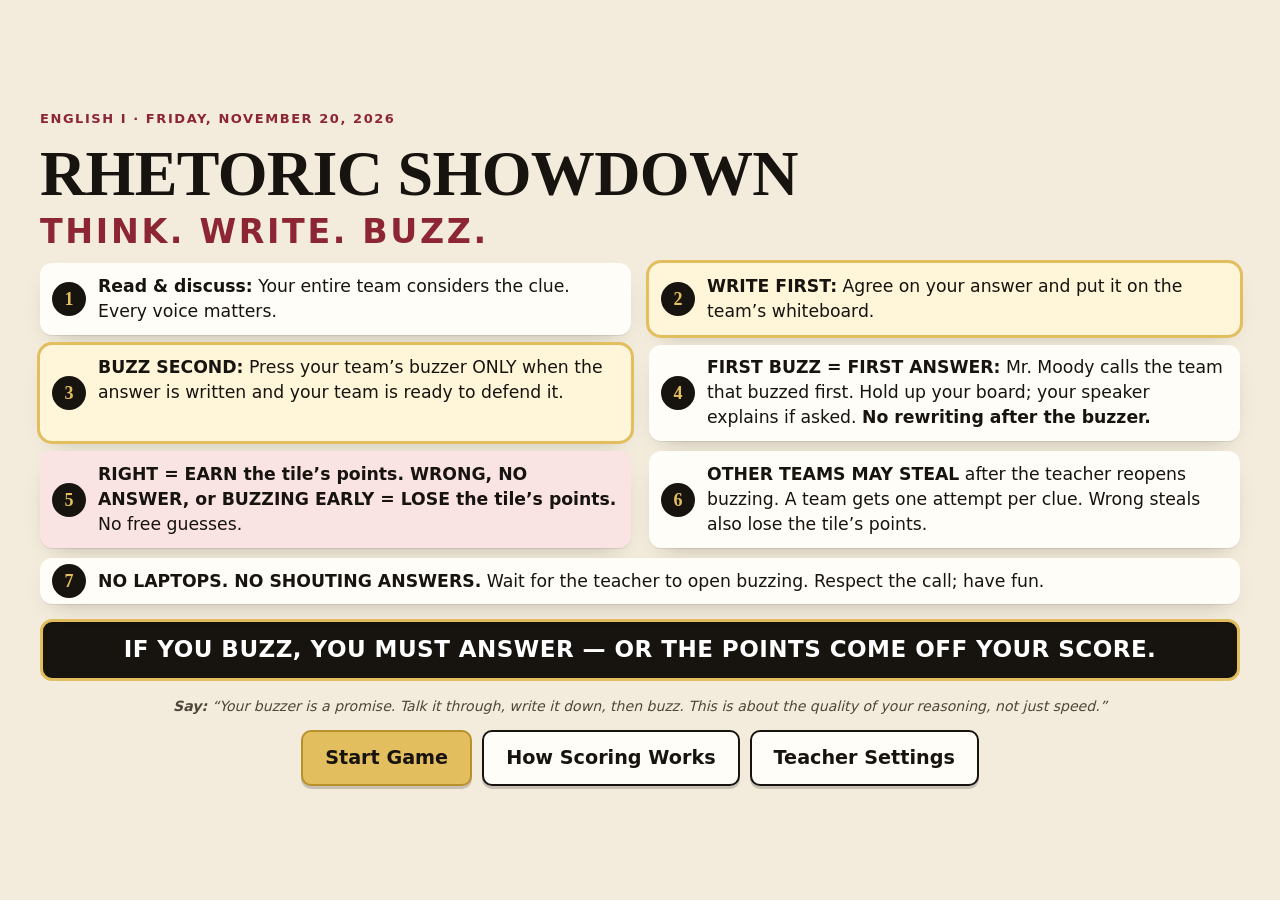
==== rhetoric-showdown/index.html @ 092a4d90 "Add Rhetoric Showdown, a review game for Fri Nov 20 A teacher-operated, projector-only review game b" ====
<!doctype html>
<html lang="en">
<head>
<meta charset="utf-8">
<meta name="viewport" content="width=device-width, initial-scale=1">
<title>Rhetoric Showdown</title>
<meta name="description" content="English I · Friday 11/20 · A teacher-run review game on rhetoric: appeals, devices, purpose, King and FDR. Projector only; physical buzzers; no student devices.">
<meta name="referrer" content="no-referrer">
<link rel="stylesheet" href="styles.css">
<script src="questions.js" defer></script>
<script src="app.js" defer></script>
</head>
<body>
<main id="main" tabindex="-1">
  <noscript><p class="noscript">Rhetoric Showdown needs JavaScript. Open the printable teacher key (teacher-key.html) to run the game from paper.</p></noscript>
</main>
<div id="overlay-root"></div>
<p id="live" class="visually-hidden" aria-live="polite"></p>
</body>
</html>
---- rhetoric-showdown/styles.css ----
/* Rhetoric Showdown · projector-first styles.
   Bright ivory stage with deep ink type for lit classrooms. Six category colors.
   Teams are always shown by letter + name; color is a second cue only. System fonts only. */
:root{
  --bg:#F3ECDC; --paper:#FFFDF8; --ink:#17130F; --ink-2:#4F463A; --rule:#DDD1B8; --tint:#EFE6D2;
  --gold:#E3BE5E; --gold-d:#B8902C; --good:#2E6B48; --good-t:#E3F1E8; --bad:#9B2226; --bad-t:#F9E3E3;
  --c0:#8C2635; --c1:#1D6472; --c2:#B07A12; --c3:#2C4468; --c4:#2E6B48; --c5:#6B3E8C;
  --serif:"Iowan Old Style","Palatino Linotype",Palatino,"Book Antiqua",Georgia,serif;
  --sans:system-ui,-apple-system,"Segoe UI",Roboto,"Helvetica Neue",Arial,sans-serif;
  --r:14px; --shadow:0 1px 0 rgba(23,19,15,.08),0 10px 24px -14px rgba(23,19,15,.35);
  color-scheme:light;
}
*{box-sizing:border-box}
html,body{height:100%}
body{margin:0;color:var(--ink);font:18px/1.45 var(--sans);background:var(--bg);display:flex;flex-direction:column;overflow-x:hidden}
[hidden]{display:none!important}
.visually-hidden{position:absolute!important;width:1px;height:1px;overflow:hidden;clip:rect(0 0 0 0);white-space:nowrap}
:focus-visible{outline:4px solid #1D6472;outline-offset:3px}
h1:focus,h2:focus{outline:none}
h1,h2,h3{font-family:var(--serif);margin:0;line-height:1.1}
p{margin:0}
ul,ol{margin:0}
main{flex:1 1 auto;min-height:0;display:flex;flex-direction:column;padding:12px clamp(12px,1.6vw,28px) 14px;gap:10px}
main:focus{outline:none}
.noscript{font-size:24px;padding:40px}

/* ---------- buttons ---------- */
.btn{appearance:none;display:inline-flex;align-items:center;justify-content:center;gap:6px;font:800 clamp(15px,1.25vw,20px)/1.15 var(--sans);border-radius:10px;padding:10px 16px;min-height:46px;cursor:pointer;border:2px solid var(--ink);background:var(--paper);color:var(--ink);box-shadow:0 3px 0 rgba(23,19,15,.2)}
.btn:hover{transform:translateY(-1px)}
.btn:active{transform:translateY(1px);box-shadow:none}
.btn[disabled]{opacity:.45;cursor:not-allowed;transform:none}
.btn.gold{background:var(--gold);border-color:var(--gold-d)}
.btn.good{background:var(--good);border-color:var(--good);color:#fff}
.btn.bad{background:var(--paper);border-color:var(--bad);color:var(--bad)}
.btn.ghost{background:transparent;box-shadow:none;border-color:transparent;text-decoration:underline}
.btn.big{font-size:clamp(17px,1.5vw,24px);padding:14px 22px;min-height:56px}
.btn.small{font-size:clamp(14px,1vw,17px);padding:7px 11px;min-height:40px}
.btn.dark{background:#2B2620;border-color:#5B544A;color:#fff;box-shadow:none}
.btn.count{min-width:54px;font-size:22px}
.btn.count.on{background:var(--ink);color:#fff}
.btn-row{display:flex;flex-wrap:wrap;gap:10px;align-items:center}
.btn-row.center{justify-content:center}

/* ---------- top bar ---------- */
.bar{display:flex;align-items:center;justify-content:space-between;gap:10px;flex-wrap:wrap;background:var(--ink);color:#fff;padding:7px clamp(12px,1.6vw,28px);box-shadow:0 3px 0 var(--gold)}
.brand{display:flex;align-items:center;gap:10px;min-width:0}
.mark{display:grid;place-items:center;width:38px;height:38px;border-radius:9px;background:var(--gold);color:var(--ink);font:900 16px/1 var(--serif)}
.brand-t{font:700 clamp(18px,1.6vw,24px)/1 var(--serif)}
.period{font:800 14px/1 var(--sans);background:#3A332B;border-radius:999px;padding:6px 10px}
.bar-tools{display:flex;gap:6px;flex-wrap:wrap}
.save-warn{width:100%;background:var(--bad);color:#fff;font-weight:800;padding:4px 10px;border-radius:6px}

/* ---------- welcome ---------- */
.welcome{max-width:1200px;margin:auto;display:flex;flex-direction:column;gap:clamp(10px,1.6vh,18px);padding:clamp(8px,2vh,24px) 0}
.kicker{font:800 clamp(13px,1vw,16px)/1 var(--sans);letter-spacing:.12em;text-transform:uppercase;color:var(--c0)}
.welcome h1{display:flex;flex-direction:column;gap:6px}
.w-title{font-size:clamp(36px,5vw,76px);letter-spacing:-.01em}
.w-sub{font:900 clamp(22px,2.6vw,40px)/1 var(--sans);letter-spacing:.08em;color:var(--c0)}
.rules{list-style:none;counter-reset:r;padding:0;display:grid;grid-template-columns:1fr 1fr;gap:clamp(6px,1.1vh,12px) 18px}
.rules li{counter-increment:r;position:relative;padding:clamp(8px,1.2vh,12px) 14px clamp(8px,1.2vh,12px) 58px;background:var(--paper);border-radius:12px;box-shadow:var(--shadow);font-size:clamp(16px,1.35vw,22px)}
.rules li::before{content:counter(r);position:absolute;left:12px;top:50%;transform:translateY(-50%);width:34px;height:34px;border-radius:50%;background:var(--ink);color:var(--gold);display:grid;place-items:center;font:900 18px/1 var(--serif)}
.rules li:nth-child(2),.rules li:nth-child(3){background:#FFF6DA;outline:3px solid var(--gold)}
.rules li:nth-child(5){background:var(--bad-t)}
.rules li:last-child{grid-column:1 / -1}
.bottom-line{background:var(--ink);color:#fff;border-radius:12px;padding:clamp(10px,1.6vh,16px) 18px;font:900 clamp(18px,1.8vw,30px)/1.2 var(--sans);text-align:center;letter-spacing:.02em;border:3px solid var(--gold)}
.voiceover{font-size:clamp(14px,1.1vw,18px);color:var(--ink-2);font-style:italic;text-align:center}
@media (max-width:820px){.rules{grid-template-columns:1fr}}

/* ---------- setup ---------- */
.setup{max-width:1000px;width:100%;margin:0 auto;display:flex;flex-direction:column;gap:12px;padding:10px 0 20px}
.setup h1{font-size:clamp(30px,3vw,44px)}
.field{font-weight:800;display:block;font-size:17px}
input[type=text],input[type=number],select{font:20px/1.3 var(--sans);color:var(--ink);background:#fff;border:2px solid #A99C84;border-radius:10px;padding:9px 12px;width:100%;max-width:100%;min-width:0}
.count-row{display:flex;gap:8px;flex-wrap:wrap}
.team-head,.team-row{display:grid;grid-template-columns:52px minmax(0,1.2fr) minmax(0,1fr);gap:10px;align-items:center}
.team-head{font-weight:800;font-size:14px;color:var(--ink-2)}
.team-rows{display:flex;flex-direction:column;gap:8px}
.team-row{background:var(--paper);border-radius:12px;padding:8px;border-left:8px solid var(--t);box-shadow:var(--shadow)}
.tip{background:#FFF6DA;border:2px solid var(--gold);border-radius:12px;padding:10px 14px}
.muted{color:var(--ink-2);font-size:15px}
.badge{display:inline-grid;place-items:center;flex:none;width:40px;height:40px;border-radius:10px;background:var(--t,var(--ink));color:#fff;font:900 22px/1 var(--sans)}
.badge.big{width:60px;height:60px;font-size:32px;border-radius:14px}
@media (max-width:620px){.team-head{display:none} .team-row{grid-template-columns:44px minmax(0,1fr)} .team-row input:last-child{grid-column:2}}

/* ---------- board ---------- */
body[data-view="board"] main{gap:8px}
.board{flex:1 1 auto;min-height:0;display:grid;grid-template-columns:repeat(6,minmax(0,1fr));grid-template-rows:auto repeat(5,minmax(0,1fr));gap:clamp(5px,.6vw,10px)}
.cat{display:flex;flex-direction:column;justify-content:center;align-items:center;text-align:center;border-radius:12px;padding:clamp(6px,1vh,12px) 6px;color:#fff;min-height:clamp(54px,9vh,96px);box-shadow:var(--shadow)}
.cat-t{font:800 clamp(15px,1.55vw,26px)/1.1 var(--serif)}
.cat-s{font:700 clamp(11px,.9vw,15px)/1.2 var(--sans);opacity:.92;margin-top:3px}
.cat0{--k:var(--c0)} .cat1{--k:var(--c1)} .cat2{--k:var(--c2)} .cat3{--k:var(--c3)} .cat4{--k:var(--c4)} .cat5{--k:var(--c5)}
.cat{background:var(--k)}
.tile{appearance:none;border:0;border-radius:12px;background:var(--paper);color:var(--ink);font:900 clamp(26px,min(4.2vw,7.2vh),68px)/1 var(--serif);cursor:pointer;box-shadow:inset 0 6px 0 var(--k),var(--shadow);min-height:0;transition:transform .12s}
.tile:hover{transform:translateY(-2px);box-shadow:inset 0 6px 0 var(--k),0 0 0 3px var(--k)}
.tile.used{background:transparent;box-shadow:inset 0 0 0 2px var(--rule);cursor:default;transform:none}
.board-foot{display:flex;justify-content:space-between;align-items:center;gap:10px;flex-wrap:wrap}
.chooser{display:flex;align-items:center;gap:10px;font-size:clamp(17px,1.5vw,24px)}
.chooser .badge{width:36px;height:36px;font-size:19px}

/* ---------- scoreboard ---------- */
.scoreboard{display:grid;grid-template-columns:repeat(4,minmax(0,1fr));gap:clamp(5px,.6vw,10px)}
.scoreboard.n2{grid-template-columns:repeat(2,minmax(0,1fr))} .scoreboard.n3{grid-template-columns:repeat(3,minmax(0,1fr))}
.scoreboard.n5{grid-template-columns:repeat(5,minmax(0,1fr))} .scoreboard.n6{grid-template-columns:repeat(6,minmax(0,1fr))}
.scoreboard.n7{grid-template-columns:repeat(7,minmax(0,1fr))} .scoreboard.n8{grid-template-columns:repeat(8,minmax(0,1fr))}
.team-card{appearance:none;position:relative;display:grid;grid-template-columns:auto minmax(0,1fr);grid-template-rows:auto auto;column-gap:10px;align-items:center;text-align:left;background:var(--paper);border:3px solid transparent;border-left:10px solid var(--t);border-radius:12px;padding:clamp(5px,.9vh,10px) 10px;cursor:pointer;color:var(--ink);box-shadow:var(--shadow);min-width:0;font:inherit}
.team-card .badge{grid-row:1 / span 2}
.tname{font:800 clamp(14px,1.15vw,19px)/1.1 var(--sans);overflow:hidden;text-overflow:ellipsis;white-space:nowrap}
.tscore{font:900 clamp(22px,min(2.4vw,4.4vh),42px)/1 var(--serif)}
.tscore.neg{color:var(--bad)}
.team-card.choosing{border-color:var(--ink);border-left-color:var(--t);background:#FFF6DA}
.choose-tag{position:absolute;top:-11px;right:10px;background:var(--ink);color:var(--gold);font:900 11px/1 var(--sans);letter-spacing:.1em;text-transform:uppercase;padding:4px 7px;border-radius:999px}
.scoreboard.n7 .team-card .badge,.scoreboard.n8 .team-card .badge{width:32px;height:32px;font-size:18px}

/* ---------- clue view ---------- */
body[data-view="clue"] main,body[data-view="final"] main{padding-bottom:10px}
.clue-view{flex:1 1 auto;min-height:0;display:grid;grid-template-rows:auto minmax(0,1fr) auto auto;gap:clamp(6px,1vh,12px)}
.clue-view.answer-stage{grid-template-rows:auto minmax(0,1fr) auto auto}
.qa{min-height:0;display:grid;grid-template-columns:minmax(0,1fr);gap:clamp(8px,1vw,16px)}
.qa.two{grid-template-columns:minmax(0,1.1fr) minmax(0,1fr)}
.qa>*{min-height:0}
.clue-meta{display:flex;align-items:center;gap:12px;flex-wrap:wrap}
.cat-chip{background:var(--k);color:#fff;font:800 clamp(16px,1.5vw,26px)/1 var(--serif);border-radius:10px;padding:9px 14px}
.final-chip{background:var(--ink);color:var(--gold)}
.clue-value{font:900 clamp(28px,2.8vw,48px)/1 var(--serif)}
.label-chip{font:900 clamp(12px,.95vw,15px)/1 var(--sans);letter-spacing:.08em;border:2px dashed var(--ink-2);color:var(--ink-2);border-radius:8px;padding:7px 9px}
.spacer{flex:1}
.clue-prompt{min-height:0;overflow:hidden;background:var(--paper);border-radius:18px;box-shadow:var(--shadow);padding:clamp(14px,2.4vh,30px) clamp(18px,2.6vw,48px);display:flex;align-items:center;font-family:var(--serif);line-height:1.22}
.clue-prompt p{margin:auto 0;max-width:100%;overflow-wrap:break-word}
.clue-prompt strong{background:linear-gradient(transparent 62%,#F5DD94 62%)}
.answer{overflow:auto;background:var(--good-t);border:3px solid var(--good);border-radius:16px;padding:clamp(10px,1.4vh,16px) clamp(14px,1.8vw,26px);display:flex;flex-direction:column;gap:6px;font-size:24px}
.ans-label{font:900 .55em/1 var(--sans);letter-spacing:.12em;text-transform:uppercase;color:var(--good)}
.ans-text{font:800 1em/1.25 var(--serif)}
.ans-why{font-size:.8em}
.teacher-panel{font-size:.7em;background:var(--paper);border-radius:10px;padding:6px 12px}
.teacher-panel summary{cursor:pointer;font-weight:800}
.teacher-panel p{margin-top:4px}
.banner{background:var(--ink);color:#fff;border-radius:12px;padding:clamp(8px,1.2vh,12px) 16px;font-size:clamp(17px,1.5vw,26px);text-align:center}
.banner b{color:var(--gold)}
.controls{display:flex;flex-direction:column;gap:8px;background:var(--tint);border-radius:14px;padding:10px 12px}
.row-label{font-weight:800;font-size:clamp(14px,1.05vw,17px);color:var(--ink-2)}
.tchips{display:flex;flex-wrap:wrap;gap:8px}
.tchip{display:inline-flex;align-items:center;gap:8px;background:var(--paper);border:2px solid var(--rule);border-left:7px solid var(--t);border-radius:12px;padding:5px 8px;min-height:50px;font:inherit;color:var(--ink)}
.tchip .badge{width:34px;height:34px;font-size:18px}
.tchip:has(.res){background:var(--tint);border-style:dashed;border-left-style:solid}
.res{border:2px solid transparent}
.r-ok{background:var(--good-t);color:var(--good);border-color:var(--good)}
.r-bad{background:var(--bad-t);color:var(--bad);border-color:var(--bad)}
.tchip-name{font-weight:800;font-size:clamp(14px,1.1vw,18px);max-width:12em;overflow:hidden;text-overflow:ellipsis;white-space:nowrap}
.tchip.pick{cursor:pointer;box-shadow:0 3px 0 rgba(23,19,15,.18);border-color:var(--t);border-left-width:7px}
.tchip.pick:hover{transform:translateY(-1px)}
.tchip kbd{font:800 13px/1 var(--sans);border:1px solid var(--rule);border-radius:5px;padding:3px 6px;color:var(--ink-2)}
.judge{display:flex;align-items:center;gap:12px;flex-wrap:wrap;background:var(--paper);border:3px solid var(--t);border-radius:14px;padding:8px 12px}
.judge-name{font:900 clamp(18px,1.7vw,28px)/1 var(--serif);margin-right:auto}
.res{font-weight:900;font-size:15px;padding:5px 9px;border-radius:999px;background:var(--tint)}
.actions{justify-content:flex-start}
.timer{display:inline-flex;align-items:center;gap:8px}
.timer-time{font:900 clamp(24px,2.4vw,40px)/1 var(--sans);font-variant-numeric:tabular-nums;min-width:3.2ch;text-align:right}
.timer.done .timer-time{color:var(--bad)}

/* ---------- final + results ---------- */
.final-view,.results{max-width:1100px;width:100%;margin:0 auto;display:flex;flex-direction:column;gap:12px}
.final-view h1,.results h1{font-size:clamp(34px,4vw,60px)}
.final-text{font-size:clamp(18px,1.6vw,26px)}
.wagers{display:flex;flex-direction:column;gap:8px}
.wagers.compact{flex-direction:row;flex-wrap:wrap}
.wager-row{display:flex;align-items:center;gap:10px;flex-wrap:wrap;background:var(--paper);border-left:8px solid var(--t);border-radius:12px;padding:8px 10px;box-shadow:var(--shadow)}
.wager-row input{width:9em}
.wagers.compact .wager-row{flex:1 1 360px}
.wagers.compact input{width:6.5em;font-size:17px;padding:6px 8px}
.err{color:var(--bad);font-weight:800}
.err:empty{display:none}
.ranking{list-style:none;padding:0;display:flex;flex-direction:column;gap:8px}
.rank-row{display:grid;grid-template-columns:70px auto minmax(0,1fr) auto;gap:14px;align-items:center;background:var(--paper);border-left:10px solid var(--t);border-radius:14px;padding:10px 16px;box-shadow:var(--shadow);font-size:clamp(18px,1.6vw,26px)}
.rank-row.top{background:#FFF6DA;outline:3px solid var(--gold)}
.place{font:900 1.2em/1 var(--serif)}

/* ---------- dialogs ---------- */
.scrim{position:fixed;inset:0;background:rgba(18,14,10,.55);z-index:40}
.dialog{position:fixed;z-index:50;top:50%;left:50%;transform:translate(-50%,-50%);width:min(560px,94vw);max-height:92vh;display:flex;flex-direction:column;background:var(--paper);border-radius:18px;box-shadow:0 20px 60px rgba(0,0,0,.35);border-top:8px solid var(--gold)}
.dialog.wide{width:min(1000px,96vw)}
.dialog.full{width:96vw;height:92vh}
.dlg-head{display:flex;justify-content:space-between;align-items:center;gap:10px;padding:14px 18px;border-bottom:1px solid var(--rule)}
.dlg-head h2{font-size:clamp(22px,2vw,32px)}
.dlg-body{overflow:auto;padding:16px 18px 20px;display:flex;flex-direction:column;gap:12px}
.dialog.full .dlg-body{justify-content:center}
.dlg-text{font-size:clamp(17px,1.4vw,22px)}
.demo-prompt{font:700 clamp(28px,3.4vw,58px)/1.2 var(--serif)}
.dialog .ans-text{font-size:clamp(24px,2.4vw,40px);color:var(--good)}
.plain{padding-left:22px;display:flex;flex-direction:column;gap:8px;font-size:clamp(17px,1.35vw,21px)}
.plain.small{font-size:15px}
.settings-grid{display:grid;grid-template-columns:1fr 1fr;gap:24px}
.settings-grid section{display:flex;flex-direction:column;gap:8px}
.settings-grid h3{font-size:20px;margin-top:6px}
.check{display:flex;gap:10px;align-items:flex-start;font-size:16px;cursor:pointer}
.check input{width:22px;height:22px;margin:1px 0 0;flex:none;accent-color:var(--ink)}
.history{max-height:230px;overflow:auto;padding-left:26px;font-size:15px;background:var(--tint);border-radius:10px;padding-top:8px;padding-bottom:8px}
@media (max-width:760px){.settings-grid{grid-template-columns:1fr}}

/* small screens: the projector is the target, but nothing should break on a laptop */
@media (max-width:900px){
  body[data-view="board"] main{overflow:auto}
  .board{grid-template-rows:auto repeat(5,minmax(56px,1fr))}
  .cat-t{font-size:13px} .cat-s{display:none} .tile{font-size:22px}
  .scoreboard,.scoreboard[class*="n"]{grid-template-columns:repeat(2,minmax(0,1fr))}
  .clue-view{grid-template-rows:auto minmax(260px,1fr) auto auto}
  .qa.two{grid-template-columns:minmax(0,1fr);grid-template-rows:minmax(160px,1fr) minmax(160px,auto)}
  body[data-view="clue"] main{overflow:auto}
}
@media (prefers-reduced-motion:reduce){*{transition:none!important}}
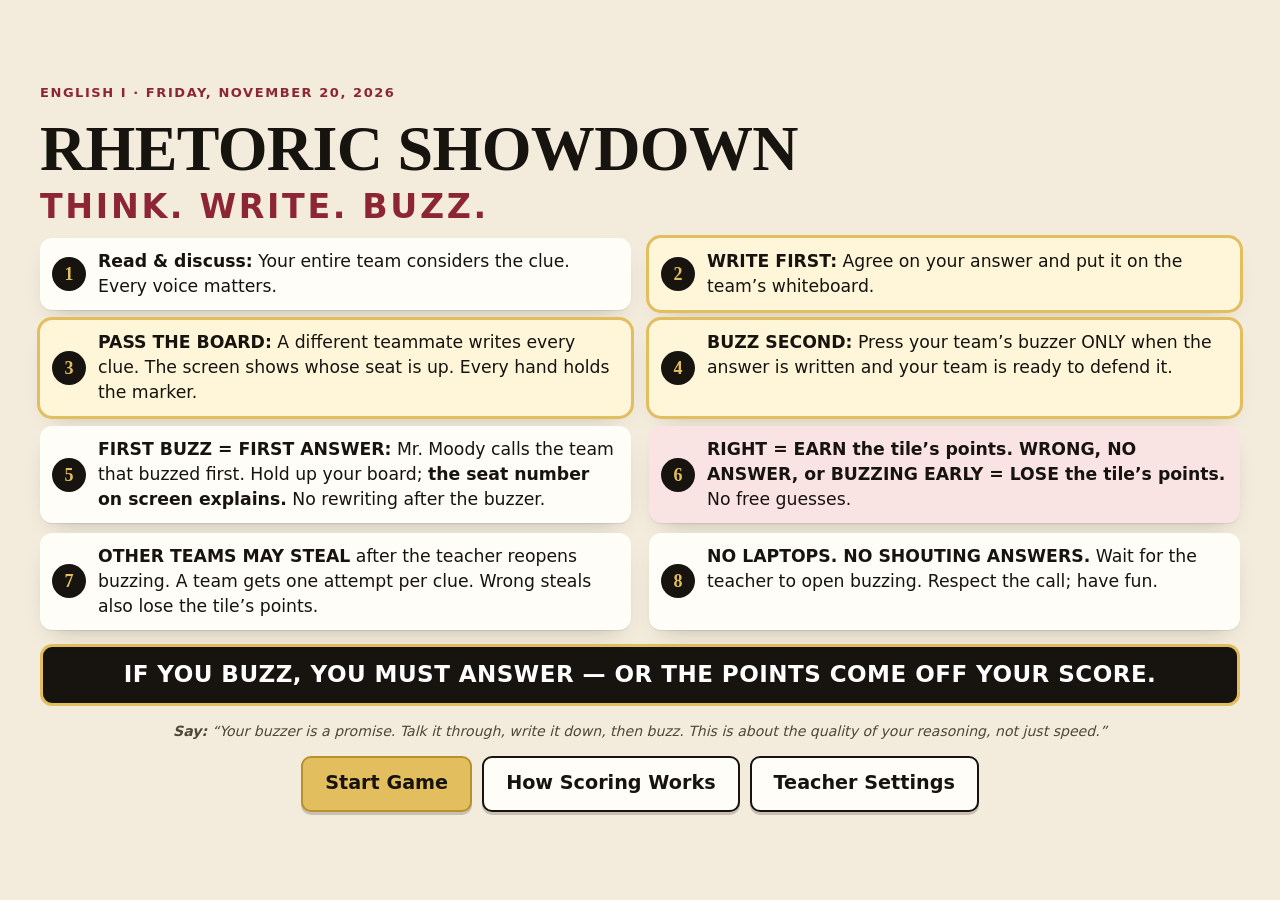
==== commit d53356ed: "Rhetoric Showdown: pass the board, who explains, Double Down, high score - Pass the board: each clue" ====
--- a/rhetoric-showdown/index.html
+++ b/rhetoric-showdown/index.html
@@ -15,6 +15,7 @@
   <noscript><p class="noscript">Rhetoric Showdown needs JavaScript. Open the printable teacher key (teacher-key.html) to run the game from paper.</p></noscript>
 </main>
 <div id="overlay-root"></div>
+<div id="countdown-root"></div>
 <p id="live" class="visually-hidden" aria-live="polite"></p>
 </body>
 </html>
--- a/rhetoric-showdown/styles.css
+++ b/rhetoric-showdown/styles.css
@@ -59,9 +59,8 @@
 .rules{list-style:none;counter-reset:r;padding:0;display:grid;grid-template-columns:1fr 1fr;gap:clamp(6px,1.1vh,12px) 18px}
 .rules li{counter-increment:r;position:relative;padding:clamp(8px,1.2vh,12px) 14px clamp(8px,1.2vh,12px) 58px;background:var(--paper);border-radius:12px;box-shadow:var(--shadow);font-size:clamp(16px,1.35vw,22px)}
 .rules li::before{content:counter(r);position:absolute;left:12px;top:50%;transform:translateY(-50%);width:34px;height:34px;border-radius:50%;background:var(--ink);color:var(--gold);display:grid;place-items:center;font:900 18px/1 var(--serif)}
-.rules li:nth-child(2),.rules li:nth-child(3){background:#FFF6DA;outline:3px solid var(--gold)}
-.rules li:nth-child(5){background:var(--bad-t)}
-.rules li:last-child{grid-column:1 / -1}
+.rules li:nth-child(2),.rules li:nth-child(3),.rules li:nth-child(4){background:#FFF6DA;outline:3px solid var(--gold)}
+.rules li:nth-child(6){background:var(--bad-t)}
 .bottom-line{background:var(--ink);color:#fff;border-radius:12px;padding:clamp(10px,1.6vh,16px) 18px;font:900 clamp(18px,1.8vw,30px)/1.2 var(--sans);text-align:center;letter-spacing:.02em;border:3px solid var(--gold)}
 .voiceover{font-size:clamp(14px,1.1vw,18px);color:var(--ink-2);font-style:italic;text-align:center}
 @media (max-width:820px){.rules{grid-template-columns:1fr}}
@@ -94,7 +93,7 @@
 .tile:hover{transform:translateY(-2px);box-shadow:inset 0 6px 0 var(--k),0 0 0 3px var(--k)}
 .tile.used{background:transparent;box-shadow:inset 0 0 0 2px var(--rule);cursor:default;transform:none}
 .board-foot{display:flex;justify-content:space-between;align-items:center;gap:10px;flex-wrap:wrap}
-.chooser{display:flex;align-items:center;gap:10px;font-size:clamp(17px,1.5vw,24px)}
+.chooser{display:flex;align-items:center;flex-wrap:wrap;gap:6px 10px;font-size:clamp(17px,1.5vw,24px)}
 .chooser .badge{width:36px;height:36px;font-size:19px}
 
 /* ---------- scoreboard ---------- */
@@ -124,6 +123,28 @@
 .clue-value{font:900 clamp(28px,2.8vw,48px)/1 var(--serif)}
 .label-chip{font:900 clamp(12px,.95vw,15px)/1 var(--sans);letter-spacing:.08em;border:2px dashed var(--ink-2);color:var(--ink-2);border-radius:8px;padding:7px 9px}
 .spacer{flex:1}
+/* pass the board + who explains */
+.writer-chip{display:inline-flex;align-items:center;gap:6px;background:var(--ink);color:var(--gold);font:900 clamp(14px,1.15vw,19px)/1 var(--sans);border-radius:999px;padding:8px 13px;white-space:nowrap}
+.chooser .writer-chip{font-size:clamp(14px,1.15vw,19px)}
+.speaker{display:inline-flex;align-items:center;gap:6px;background:var(--gold);color:var(--ink);border:3px solid var(--ink);font:900 clamp(15px,1.25vw,21px)/1 var(--sans);border-radius:999px;padding:5px 6px 5px 14px}
+.speaker b{display:inline-grid;place-items:center;min-width:1.7em;height:1.7em;border-radius:50%;background:var(--ink);color:var(--gold);font:900 clamp(20px,1.9vw,32px)/1 var(--serif);font-variant-numeric:tabular-nums}
+.btn.prove{background:#FFF6DA;border-color:var(--gold-d);color:var(--ink)}
+/* 3-2-1 boards up */
+#countdown-root:empty{display:none}
+.countdown{position:fixed;inset:0;z-index:80;display:grid;place-items:center;background:rgba(23,19,15,.9);cursor:pointer}
+.cd-num{color:var(--gold);font:900 min(48vh,40vw)/1 var(--serif);animation:cd-pop .9s ease-out both}
+.countdown.go .cd-num{font-size:min(20vh,11vw);color:#fff;background:var(--good);border:8px solid var(--gold);border-radius:30px;padding:.15em .4em;letter-spacing:.03em}
+@keyframes cd-pop{0%{transform:scale(.4);opacity:0}25%{transform:scale(1.08);opacity:1}100%{transform:scale(1);opacity:1}}
+/* double down */
+.dd-splash{max-width:1000px;width:100%;margin:auto;display:flex;flex-direction:column;align-items:center;text-align:center;gap:14px;padding:16px 0}
+.dd-burst{font:900 clamp(56px,8vw,130px)/1 var(--serif);color:var(--ink);background:var(--gold);border:6px solid var(--ink);border-radius:24px;padding:.1em .45em;transform:rotate(-2deg);box-shadow:0 10px 0 var(--ink);animation:cd-pop .7s ease-out both}
+.dd-splash h1{font-size:clamp(30px,3.2vw,52px)}
+.dd-form{display:flex;align-items:center;gap:12px;flex-wrap:wrap;justify-content:center}
+.dd-form input{width:8em;font-size:clamp(22px,2vw,32px);padding:8px 12px;text-align:center}
+.dd-splash .teacher-panel{font-size:15px}
+/* high score */
+.highscore{display:inline-flex;align-items:center;background:#FFF6DA;border:2px solid var(--gold-d);color:var(--ink);border-radius:999px;padding:5px 12px;font-weight:900;font-size:clamp(14px,1.1vw,18px);white-space:nowrap}
+.highscore.big{align-self:center;font-size:clamp(20px,2vw,32px);padding:10px 22px;border-width:3px}
 .clue-prompt{min-height:0;overflow:hidden;background:var(--paper);border-radius:18px;box-shadow:var(--shadow);padding:clamp(14px,2.4vh,30px) clamp(18px,2.6vw,48px);display:flex;align-items:center;font-family:var(--serif);line-height:1.22}
 .clue-prompt p{margin:auto 0;max-width:100%;overflow-wrap:break-word}
 .clue-prompt strong{background:linear-gradient(transparent 62%,#F5DD94 62%)}
@@ -206,4 +227,4 @@
   .qa.two{grid-template-columns:minmax(0,1fr);grid-template-rows:minmax(160px,1fr) minmax(160px,auto)}
   body[data-view="clue"] main{overflow:auto}
 }
-@media (prefers-reduced-motion:reduce){*{transition:none!important}}
+@media (prefers-reduced-motion:reduce){*{transition:none!important;animation:none!important}}
